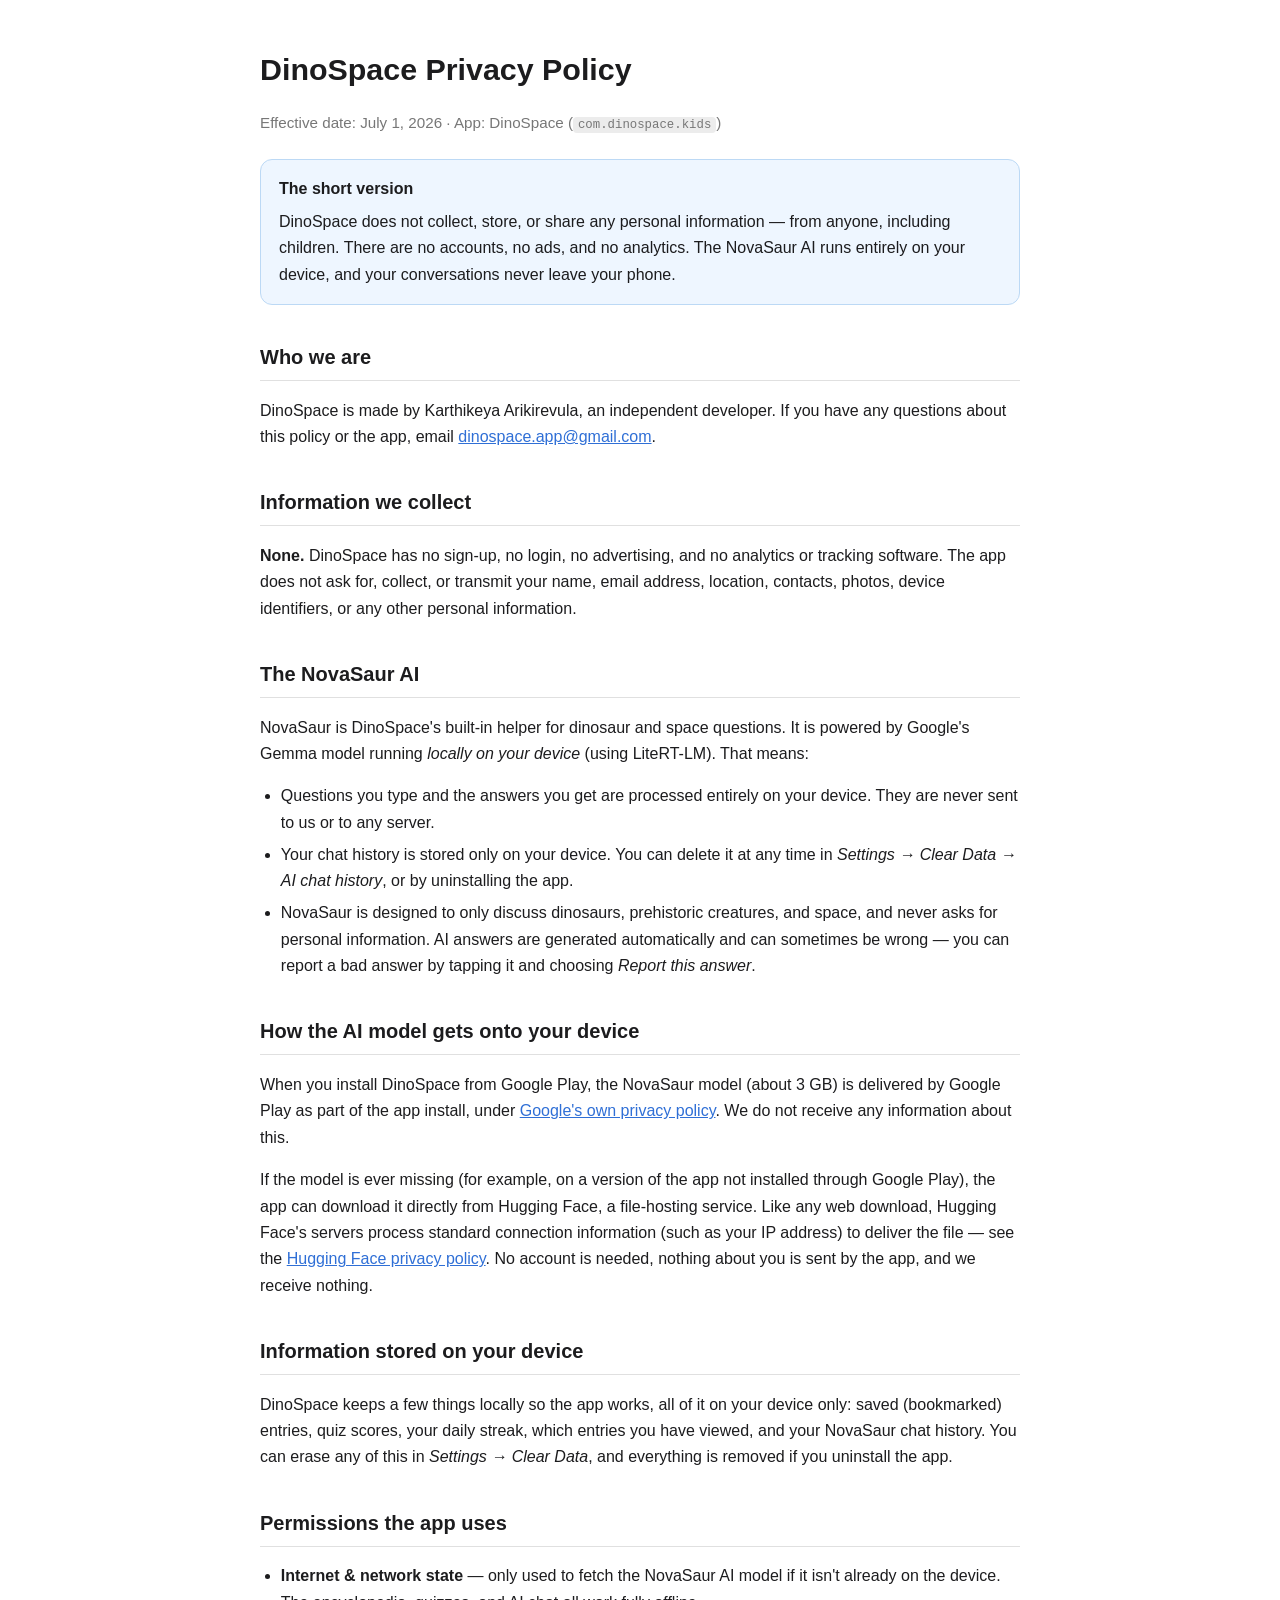
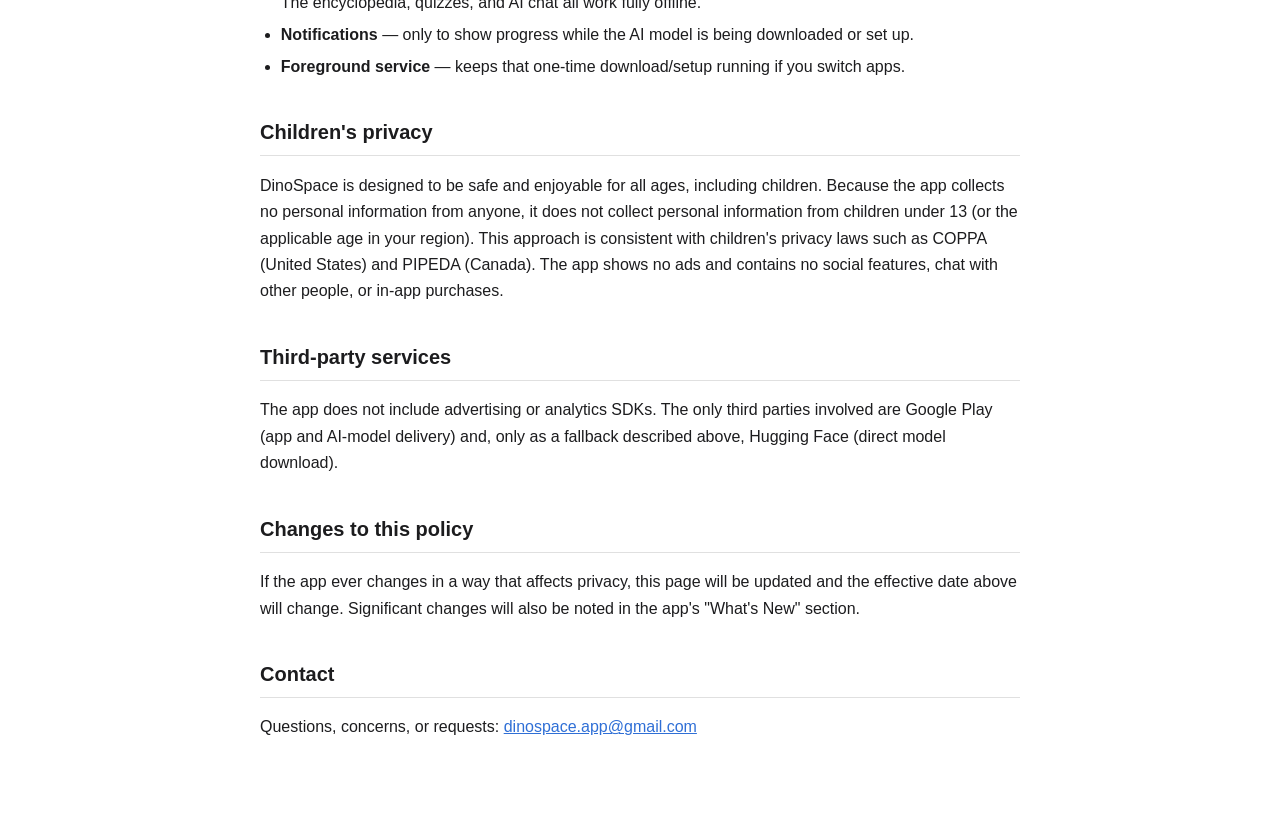
==== docs/privacy.html @ fd03eac0 "Add privacy policy page" ====
<!DOCTYPE html>
<html lang="en">
<head>
<meta charset="utf-8">
<meta name="viewport" content="width=device-width, initial-scale=1">
<title>DinoSpace – Privacy Policy</title>
<style>
  :root { color-scheme: light dark; }
  body {
    font-family: -apple-system, BlinkMacSystemFont, "Segoe UI", Roboto, Helvetica, Arial, sans-serif;
    line-height: 1.65;
    max-width: 760px;
    margin: 0 auto;
    padding: 24px 20px 60px;
    color: #1c1c1e;
    background: #ffffff;
  }
  @media (prefers-color-scheme: dark) {
    body { color: #e8e8ec; background: #101014; }
    .summary { background: #1b2430 !important; border-color: #2c3e50 !important; }
    h2 { border-color: #333 !important; }
  }
  h1 { font-size: 1.9em; margin-bottom: 0.2em; }
  h2 { font-size: 1.25em; margin-top: 1.8em; border-bottom: 1px solid #e0e0e0; padding-bottom: 6px; }
  .meta { color: #777; font-size: 0.95em; margin-bottom: 1.6em; }
  .summary {
    background: #eef6ff;
    border: 1px solid #bcd9f5;
    border-radius: 12px;
    padding: 16px 18px;
    margin: 1.4em 0;
  }
  .summary strong { display: block; margin-bottom: 6px; }
  ul { padding-left: 1.3em; }
  li { margin: 0.35em 0; }
  a { color: #2f6fd6; }
  code { background: rgba(127,127,127,0.15); padding: 1px 5px; border-radius: 4px; }
</style>
</head>
<body>

<h1>DinoSpace Privacy Policy</h1>
<p class="meta">Effective date: July 1, 2026 · App: DinoSpace (<code>com.dinospace.kids</code>)</p>

<div class="summary">
  <strong>The short version</strong>
  DinoSpace does not collect, store, or share any personal information — from anyone,
  including children. There are no accounts, no ads, and no analytics. The NovaSaur AI
  runs entirely on your device, and your conversations never leave your phone.
</div>

<h2>Who we are</h2>
<p>
DinoSpace is made by Karthikeya Arikirevula, an independent developer. If you have any
questions about this policy or the app, email
<a href="mailto:dinospace.app@gmail.com">dinospace.app@gmail.com</a>.
</p>

<h2>Information we collect</h2>
<p>
<strong>None.</strong> DinoSpace has no sign-up, no login, no advertising, and no
analytics or tracking software. The app does not ask for, collect, or transmit your
name, email address, location, contacts, photos, device identifiers, or any other
personal information.
</p>

<h2>The NovaSaur AI</h2>
<p>
NovaSaur is DinoSpace's built-in helper for dinosaur and space questions. It is powered
by Google's Gemma model running <em>locally on your device</em> (using LiteRT-LM).
That means:
</p>
<ul>
  <li>Questions you type and the answers you get are processed entirely on your device.
      They are never sent to us or to any server.</li>
  <li>Your chat history is stored only on your device. You can delete it at any time in
      <em>Settings → Clear Data → AI chat history</em>, or by uninstalling the app.</li>
  <li>NovaSaur is designed to only discuss dinosaurs, prehistoric creatures, and space,
      and never asks for personal information. AI answers are generated automatically and
      can sometimes be wrong — you can report a bad answer by tapping it and choosing
      <em>Report this answer</em>.</li>
</ul>

<h2>How the AI model gets onto your device</h2>
<p>
When you install DinoSpace from Google Play, the NovaSaur model (about 3&nbsp;GB) is
delivered by Google Play as part of the app install, under
<a href="https://policies.google.com/privacy">Google's own privacy policy</a>. We do not
receive any information about this.
</p>
<p>
If the model is ever missing (for example, on a version of the app not installed through
Google Play), the app can download it directly from Hugging Face, a file-hosting service.
Like any web download, Hugging Face's servers process standard connection information
(such as your IP address) to deliver the file — see the
<a href="https://huggingface.co/privacy">Hugging Face privacy policy</a>. No account is
needed, nothing about you is sent by the app, and we receive nothing.
</p>

<h2>Information stored on your device</h2>
<p>
DinoSpace keeps a few things locally so the app works, all of it on your device only:
saved (bookmarked) entries, quiz scores, your daily streak, which entries you have viewed,
and your NovaSaur chat history. You can erase any of this in
<em>Settings → Clear Data</em>, and everything is removed if you uninstall the app.
</p>

<h2>Permissions the app uses</h2>
<ul>
  <li><strong>Internet &amp; network state</strong> — only used to fetch the NovaSaur AI
      model if it isn't already on the device. The encyclopedia, quizzes, and AI chat all
      work fully offline.</li>
  <li><strong>Notifications</strong> — only to show progress while the AI model is being
      downloaded or set up.</li>
  <li><strong>Foreground service</strong> — keeps that one-time download/setup running if
      you switch apps.</li>
</ul>

<h2>Children's privacy</h2>
<p>
DinoSpace is designed to be safe and enjoyable for all ages, including children. Because
the app collects no personal information from anyone, it does not collect personal
information from children under 13 (or the applicable age in your region). This approach
is consistent with children's privacy laws such as COPPA (United States) and PIPEDA
(Canada). The app shows no ads and contains no social features, chat with other people,
or in-app purchases.
</p>

<h2>Third-party services</h2>
<p>
The app does not include advertising or analytics SDKs. The only third parties involved
are Google Play (app and AI-model delivery) and, only as a fallback described above,
Hugging Face (direct model download).
</p>

<h2>Changes to this policy</h2>
<p>
If the app ever changes in a way that affects privacy, this page will be updated and the
effective date above will change. Significant changes will also be noted in the app's
"What's New" section.
</p>

<h2>Contact</h2>
<p>
Questions, concerns, or requests: <a href="mailto:dinospace.app@gmail.com">dinospace.app@gmail.com</a>
</p>

</body>
</html>
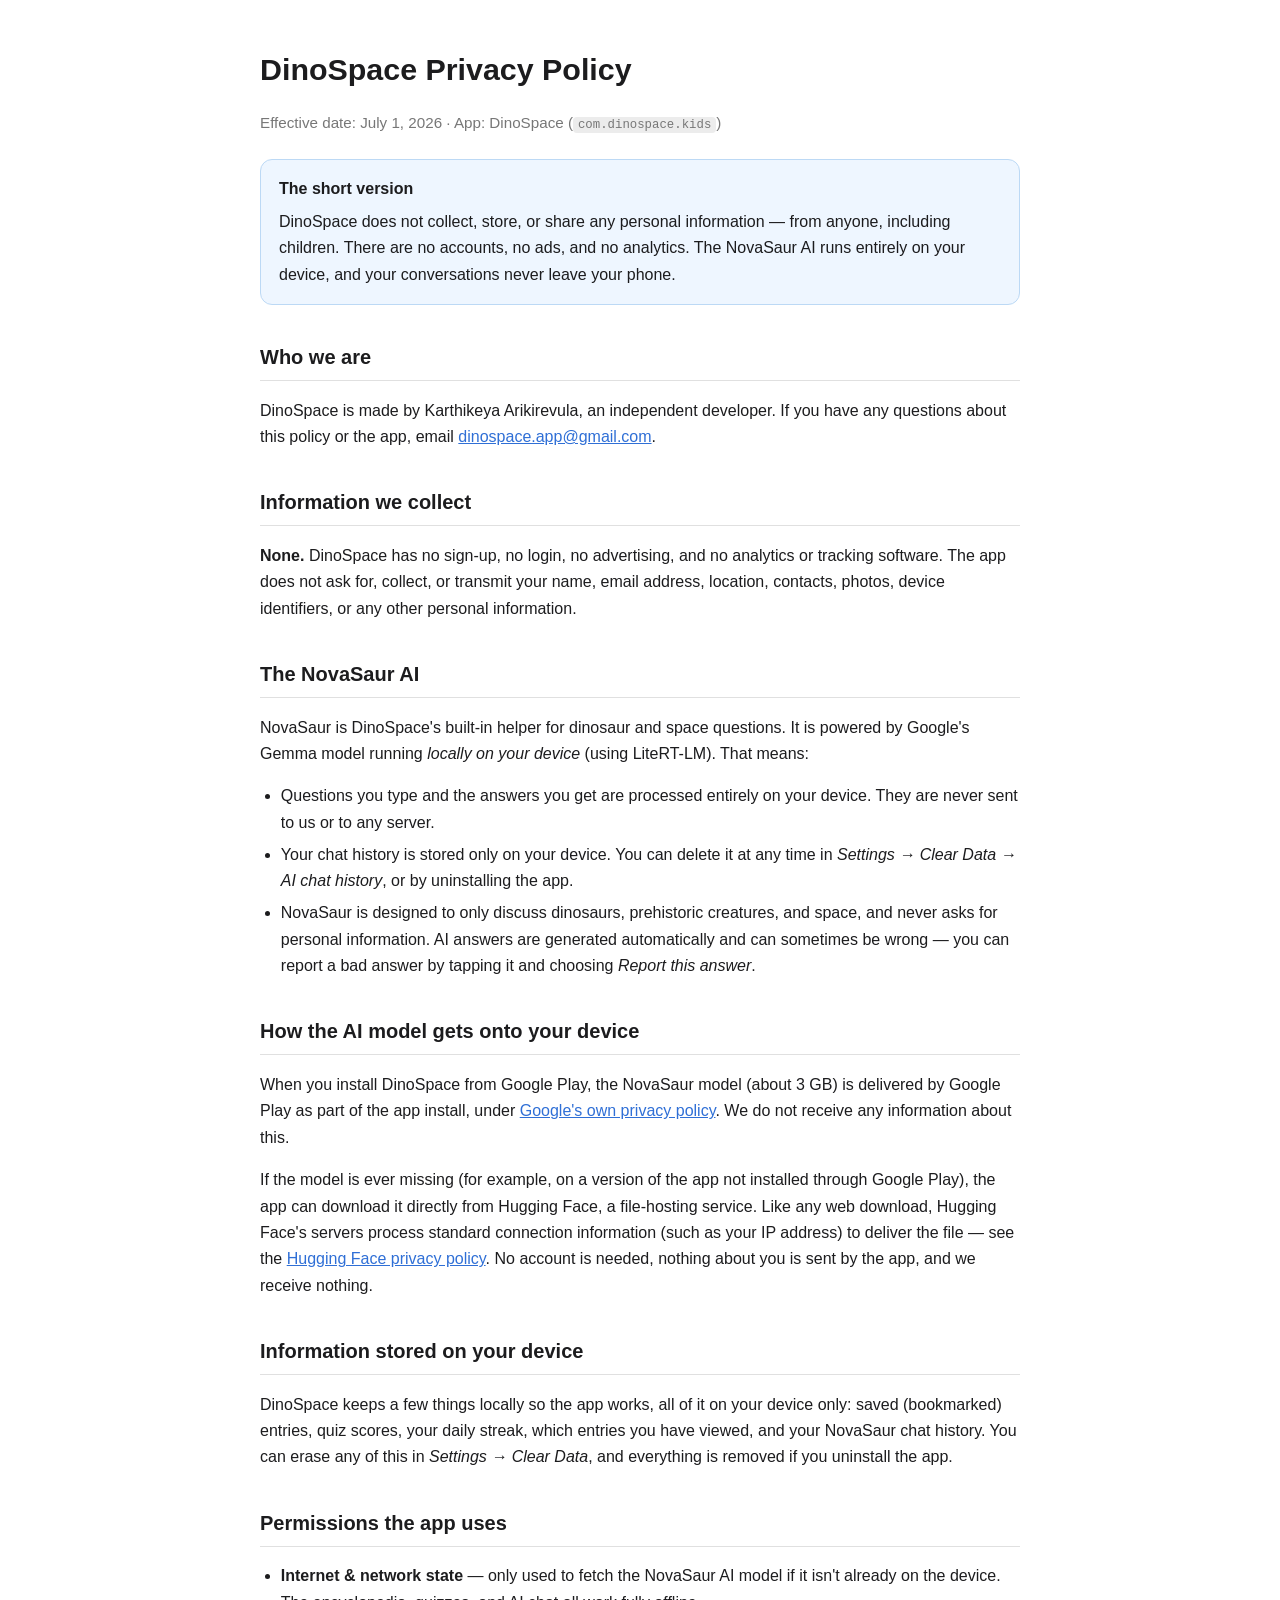
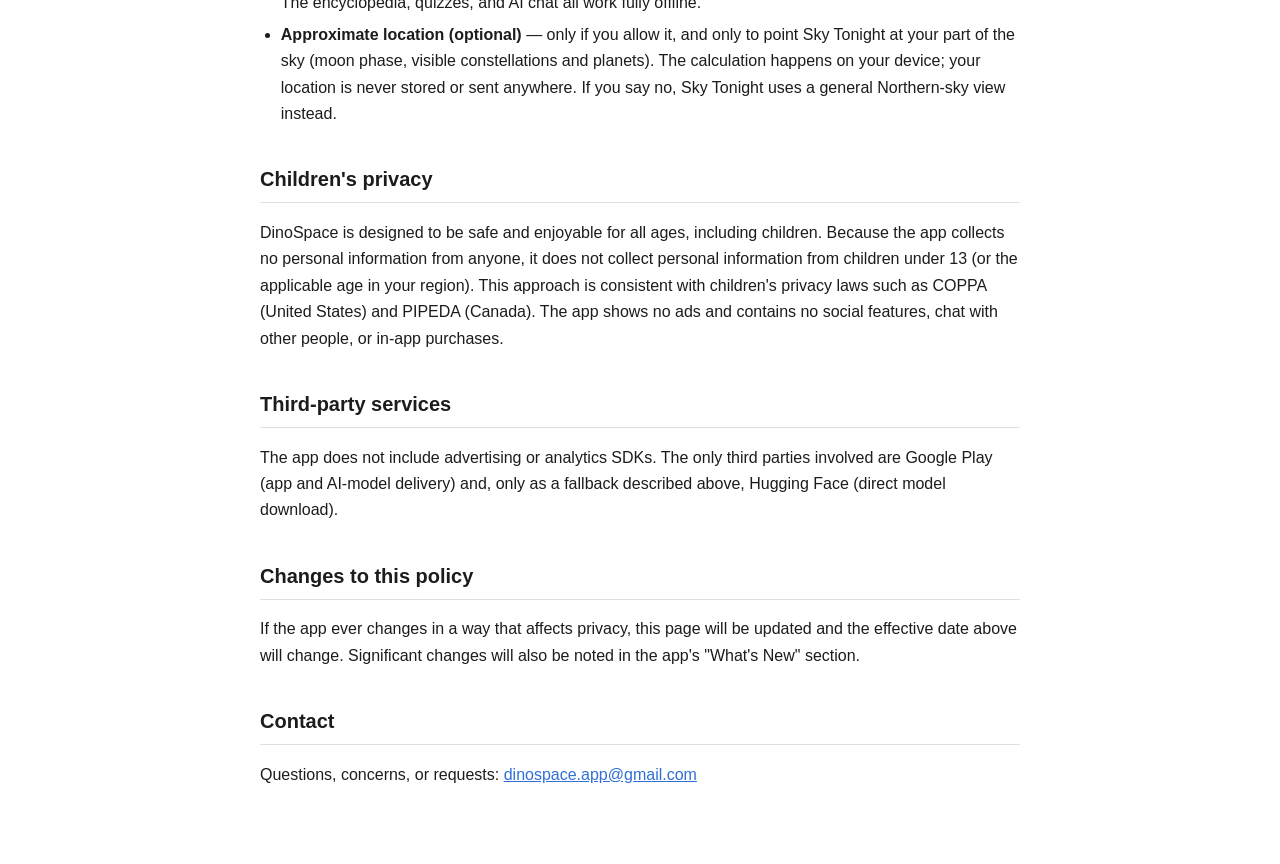
==== commit 84b42f66: "Model download no longer needs notification or foreground-service permissions; downloads resume auto" ====
--- a/docs/privacy.html
+++ b/docs/privacy.html
@@ -110,10 +110,10 @@
   <li><strong>Internet &amp; network state</strong> — only used to fetch the NovaSaur AI
       model if it isn't already on the device. The encyclopedia, quizzes, and AI chat all
       work fully offline.</li>
-  <li><strong>Notifications</strong> — only to show progress while the AI model is being
-      downloaded or set up.</li>
-  <li><strong>Foreground service</strong> — keeps that one-time download/setup running if
-      you switch apps.</li>
+  <li><strong>Approximate location (optional)</strong> — only if you allow it, and only to
+      point Sky Tonight at your part of the sky (moon phase, visible constellations and
+      planets). The calculation happens on your device; your location is never stored or
+      sent anywhere. If you say no, Sky Tonight uses a general Northern-sky view instead.</li>
 </ul>
 
 <h2>Children's privacy</h2>
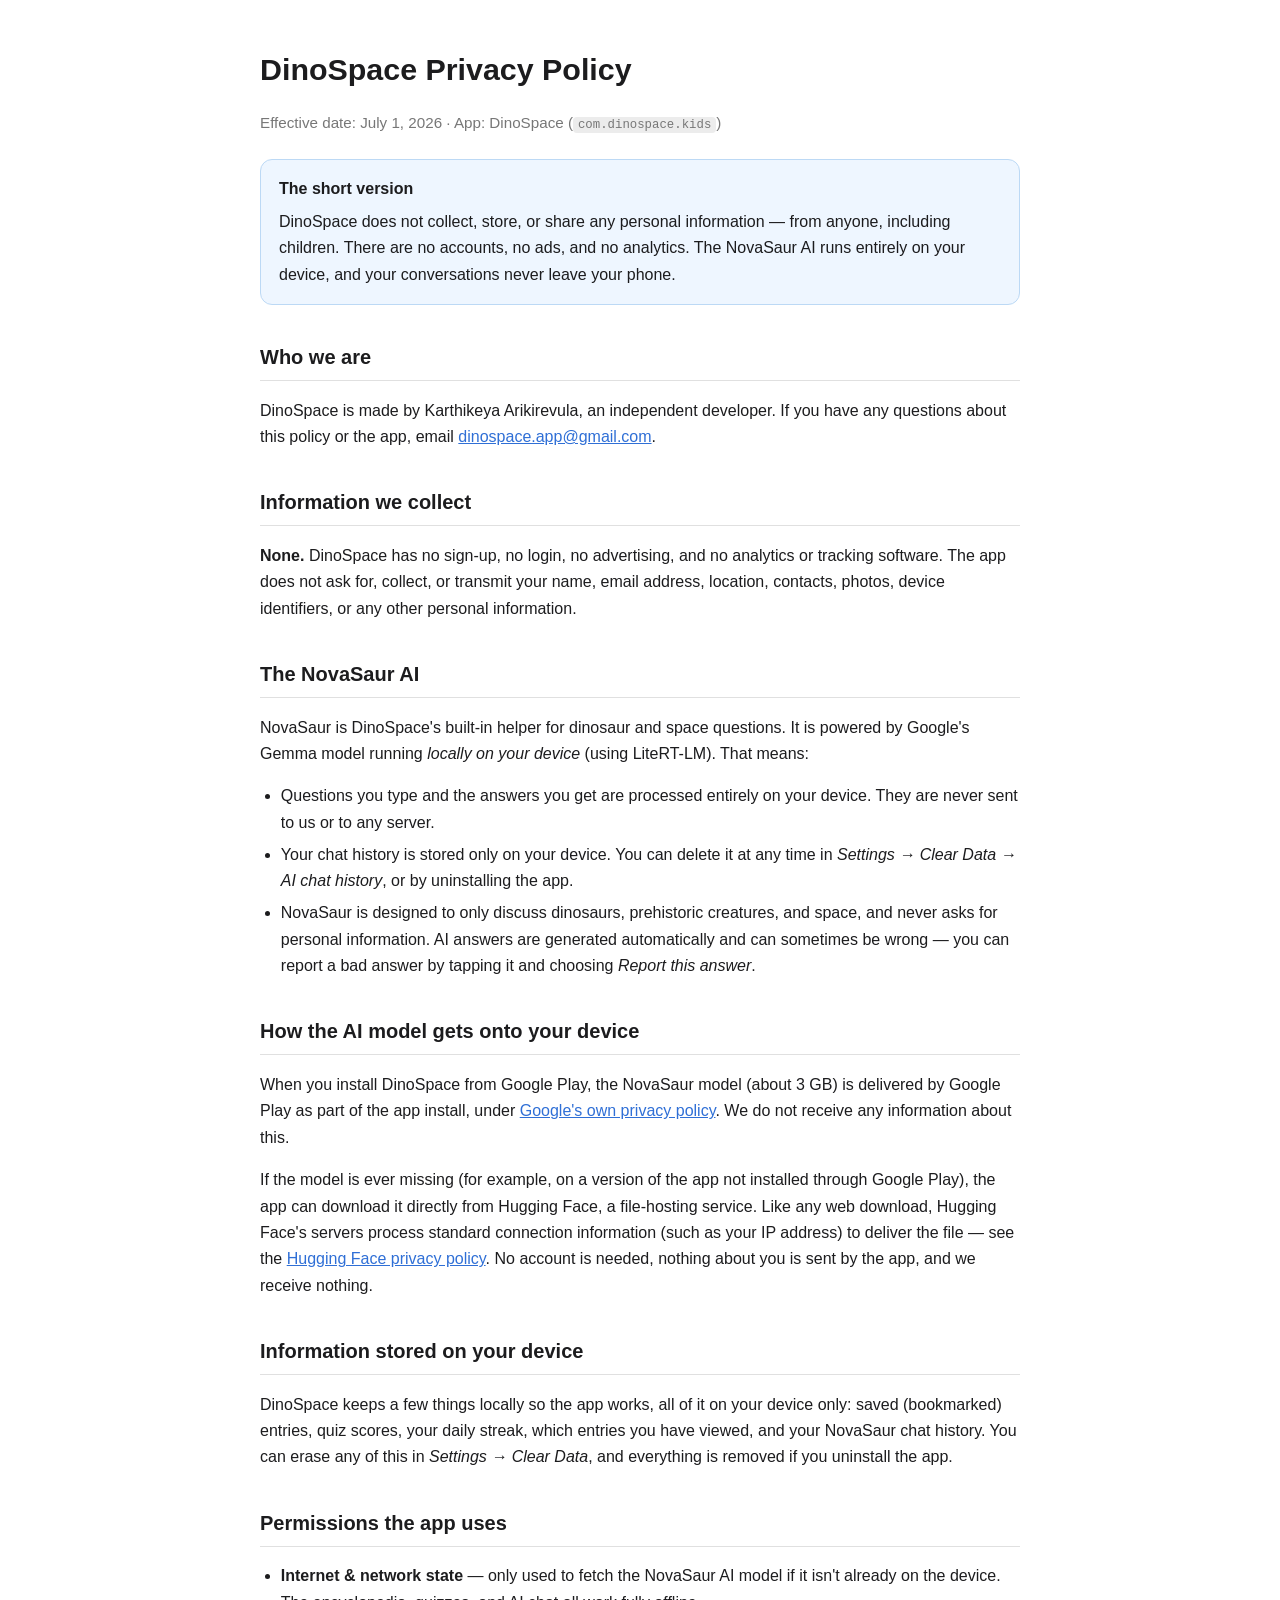
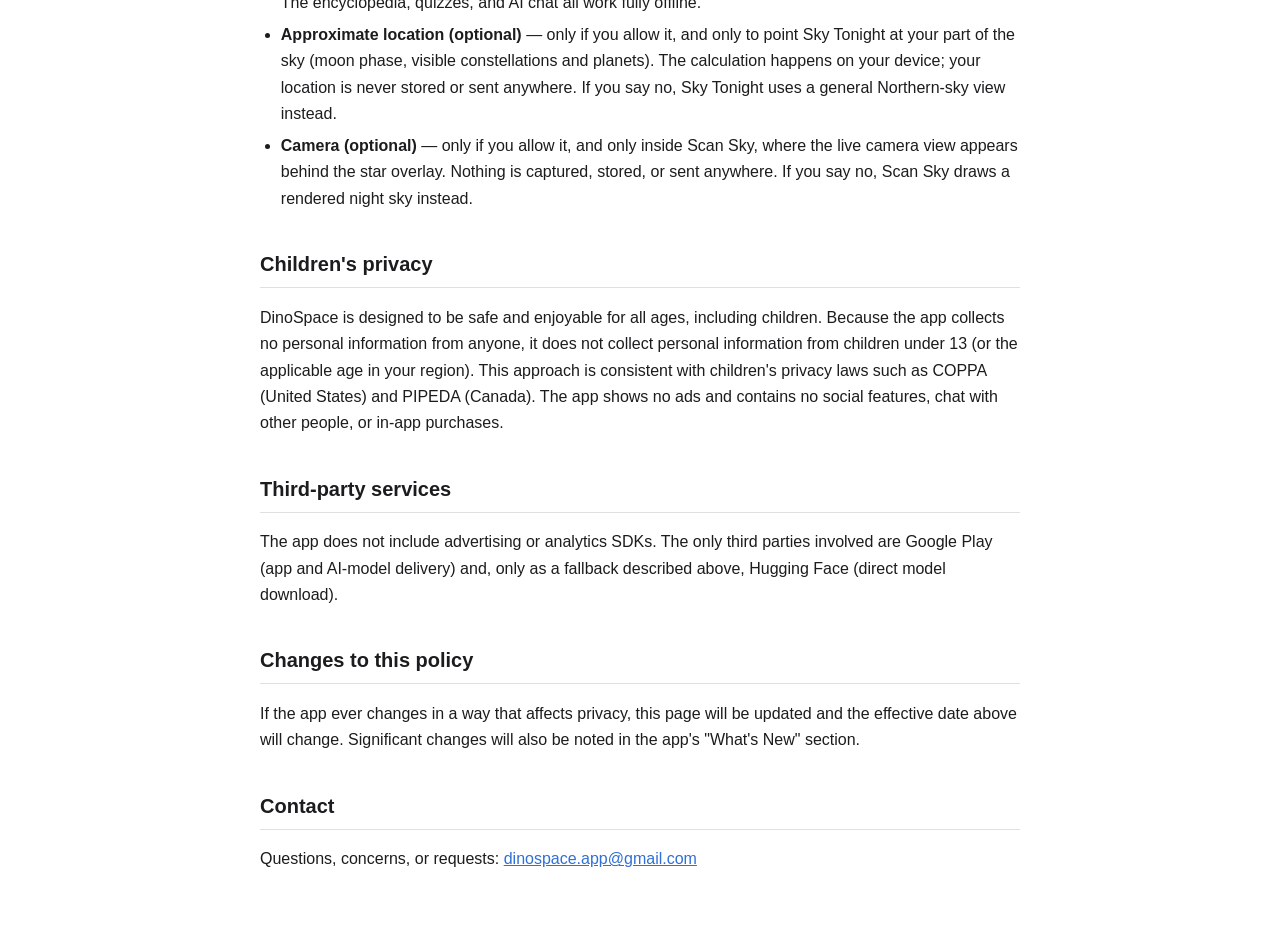
==== commit 30c8bc9c: "Scan Sky v2: live camera behind the star overlay, target card with Learn More, compass rose, night-v" ====
--- a/docs/privacy.html
+++ b/docs/privacy.html
@@ -114,6 +114,10 @@
       point Sky Tonight at your part of the sky (moon phase, visible constellations and
       planets). The calculation happens on your device; your location is never stored or
       sent anywhere. If you say no, Sky Tonight uses a general Northern-sky view instead.</li>
+  <li><strong>Camera (optional)</strong> — only if you allow it, and only inside Scan Sky,
+      where the live camera view appears behind the star overlay. Nothing is captured,
+      stored, or sent anywhere. If you say no, Scan Sky draws a rendered night sky
+      instead.</li>
 </ul>
 
 <h2>Children's privacy</h2>
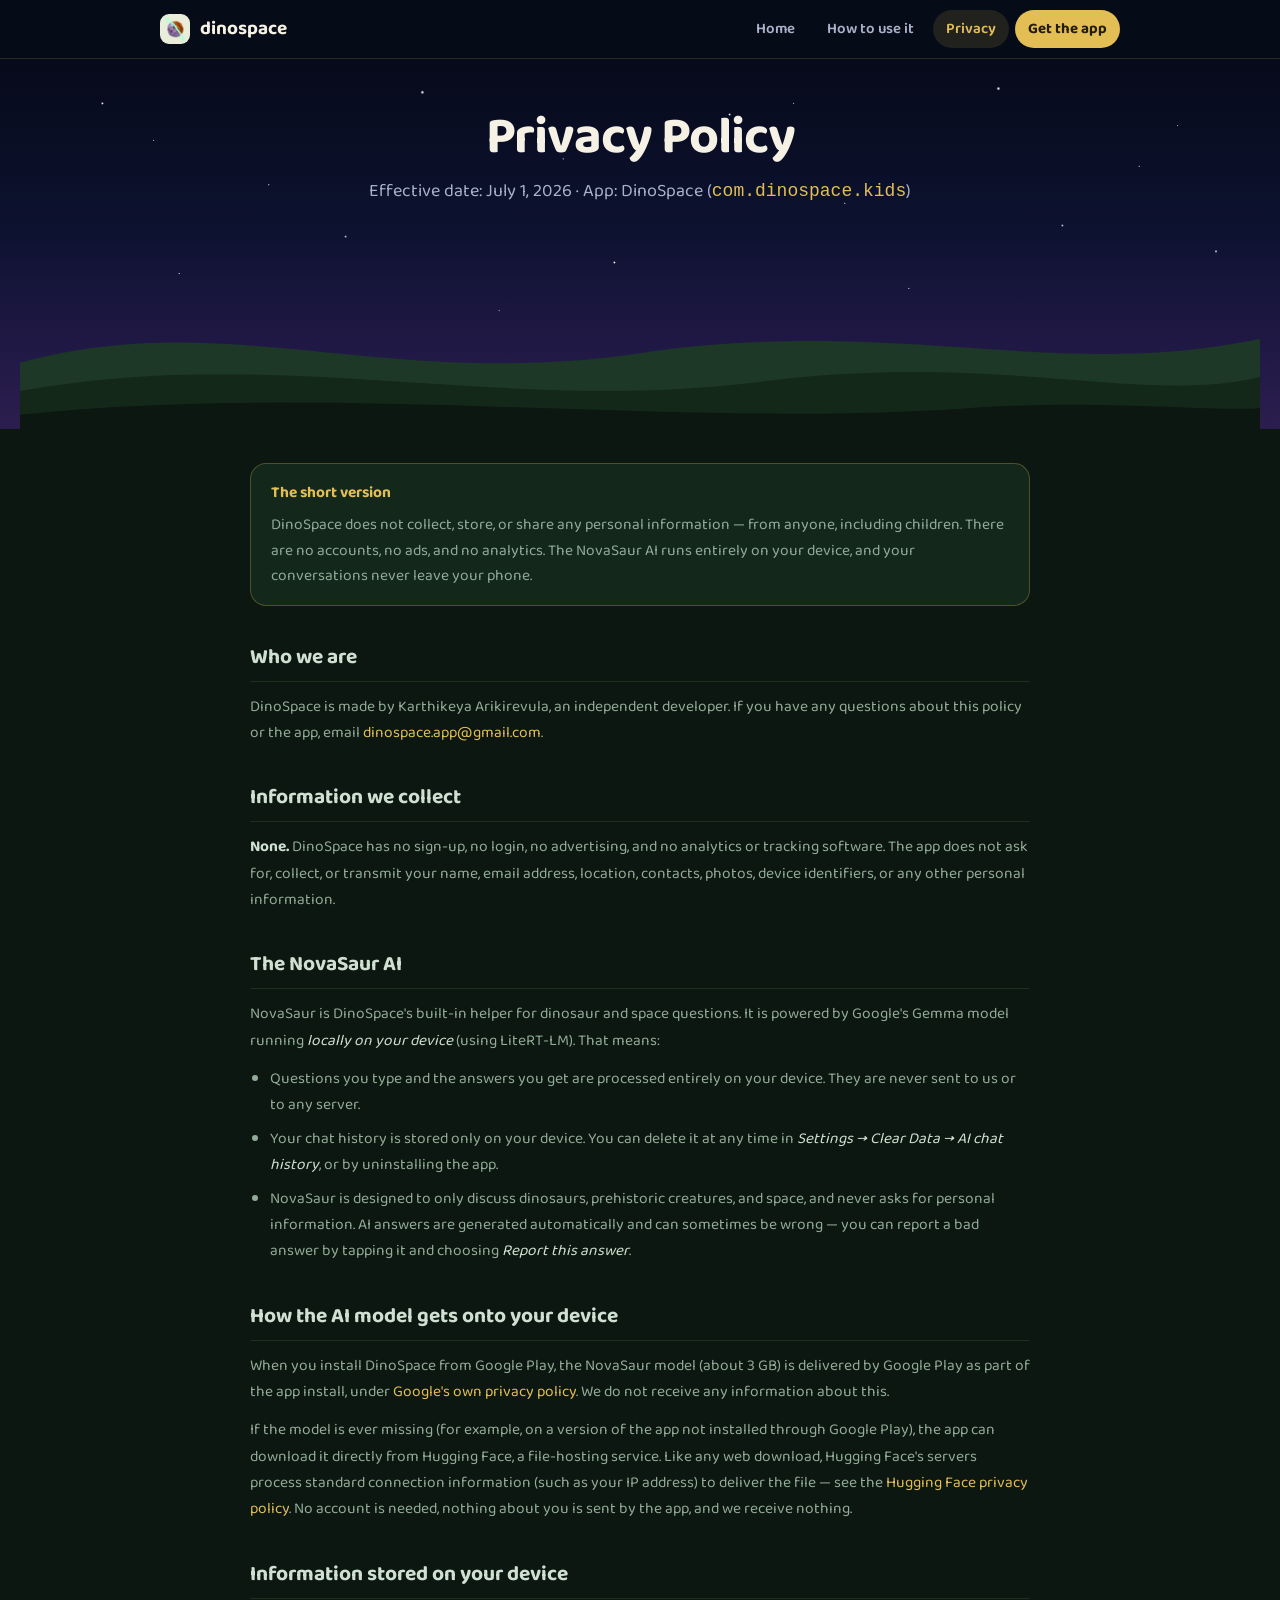
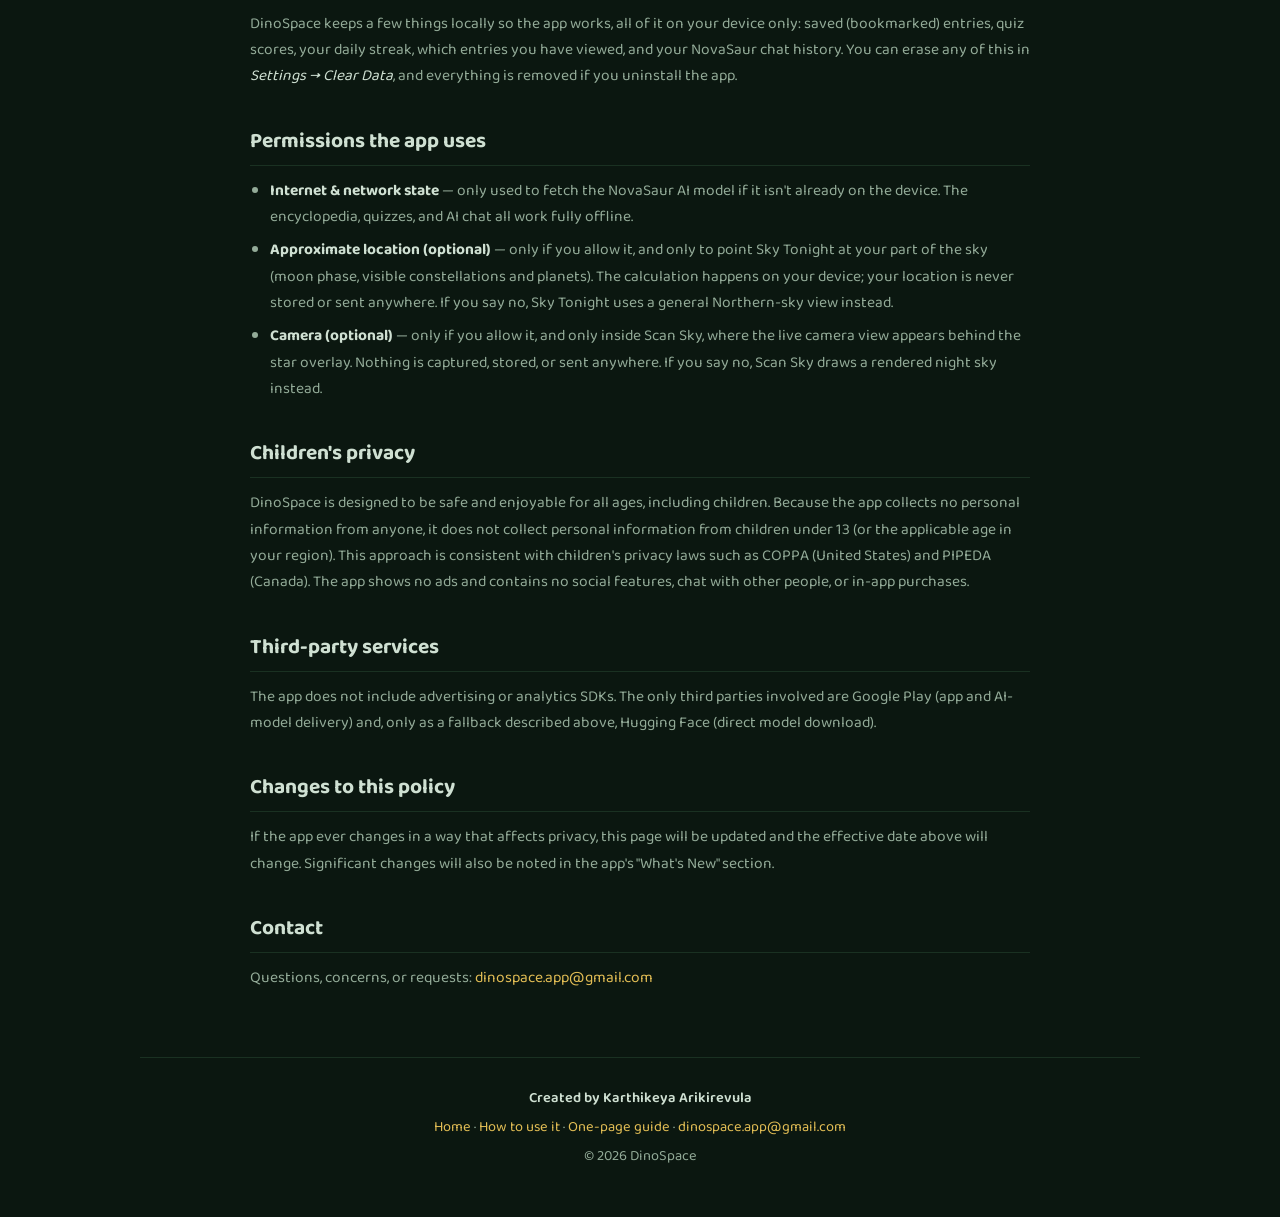
==== commit bff11ad9: "The site grows a second page and learns to move A shared stylesheet and a sticky nav now tie three p" ====
--- a/docs/privacy.html
+++ b/docs/privacy.html
@@ -4,150 +4,168 @@
 <meta charset="utf-8">
 <meta name="viewport" content="width=device-width, initial-scale=1">
 <title>DinoSpace – Privacy Policy</title>
-<style>
-  :root { color-scheme: light dark; }
-  body {
-    font-family: -apple-system, BlinkMacSystemFont, "Segoe UI", Roboto, Helvetica, Arial, sans-serif;
-    line-height: 1.65;
-    max-width: 760px;
-    margin: 0 auto;
-    padding: 24px 20px 60px;
-    color: #1c1c1e;
-    background: #ffffff;
-  }
-  @media (prefers-color-scheme: dark) {
-    body { color: #e8e8ec; background: #101014; }
-    .summary { background: #1b2430 !important; border-color: #2c3e50 !important; }
-    h2 { border-color: #333 !important; }
-  }
-  h1 { font-size: 1.9em; margin-bottom: 0.2em; }
-  h2 { font-size: 1.25em; margin-top: 1.8em; border-bottom: 1px solid #e0e0e0; padding-bottom: 6px; }
-  .meta { color: #777; font-size: 0.95em; margin-bottom: 1.6em; }
-  .summary {
-    background: #eef6ff;
-    border: 1px solid #bcd9f5;
-    border-radius: 12px;
-    padding: 16px 18px;
-    margin: 1.4em 0;
-  }
-  .summary strong { display: block; margin-bottom: 6px; }
-  ul { padding-left: 1.3em; }
-  li { margin: 0.35em 0; }
-  a { color: #2f6fd6; }
-  code { background: rgba(127,127,127,0.15); padding: 1px 5px; border-radius: 4px; }
-</style>
+<meta name="description" content="DinoSpace collects no personal information from anyone, including children. No accounts, no ads, no analytics.">
+<link rel="icon" type="image/png" href="assets/icon.png">
+<link rel="preconnect" href="https://fonts.googleapis.com">
+<link rel="preconnect" href="https://fonts.gstatic.com" crossorigin>
+<link href="https://fonts.googleapis.com/css2?family=Baloo+2:wght@500;600;700&display=swap" rel="stylesheet">
+<link rel="stylesheet" href="assets/site.css">
 </head>
 <body>
 
-<h1>DinoSpace Privacy Policy</h1>
-<p class="meta">Effective date: July 1, 2026 · App: DinoSpace (<code>com.dinospace.kids</code>)</p>
+<nav class="nav">
+  <div class="nav-in">
+    <a class="brand" href="index.html"><img src="assets/icon.png" alt=""><span>dinospace</span></a>
+    <div class="nav-links">
+      <a href="index.html">Home</a>
+      <a href="guide.html">How to use it</a>
+      <a class="here" href="privacy.html">Privacy</a>
+      <a class="cta" href="https://play.google.com/store/apps/details?id=com.dinospace.kids">Get the app</a>
+    </div>
+  </div>
+</nav>
 
-<div class="summary">
-  <strong>The short version</strong>
-  DinoSpace does not collect, store, or share any personal information — from anyone,
-  including children. There are no accounts, no ads, and no analytics. The NovaSaur AI
-  runs entirely on your device, and your conversations never leave your phone.
+<div class="sky short">
+  <div class="stars"></div>
+  <div class="stars2"></div>
+
+  <div class="page-head">
+    <h1>Privacy Policy</h1>
+    <p>Effective date: July 1, 2026 · App: DinoSpace (<code style="color:var(--gold)">com.dinospace.kids</code>)</p>
+  </div>
+
+  <svg class="hills" viewBox="0 0 1440 190" preserveAspectRatio="none" aria-hidden="true">
+    <path d="M0,120 C240,60 420,150 720,110 C1020,70 1200,140 1440,95 L1440,190 L0,190 Z" fill="#1d3826"/>
+    <path d="M0,150 C300,100 560,175 860,140 C1140,108 1300,165 1440,135 L1440,190 L0,190 Z" fill="#14281a"/>
+    <path d="M0,175 C360,140 760,190 1100,168 C1260,158 1380,172 1440,168 L1440,190 L0,190 Z" fill="#0b1710"/>
+  </svg>
 </div>
 
-<h2>Who we are</h2>
-<p>
-DinoSpace is made by Karthikeya Arikirevula, an independent developer. If you have any
-questions about this policy or the app, email
-<a href="mailto:dinospace.app@gmail.com">dinospace.app@gmail.com</a>.
-</p>
+<div class="grass">
+  <div class="wrap">
+    <div class="doc">
 
-<h2>Information we collect</h2>
-<p>
-<strong>None.</strong> DinoSpace has no sign-up, no login, no advertising, and no
-analytics or tracking software. The app does not ask for, collect, or transmit your
-name, email address, location, contacts, photos, device identifiers, or any other
-personal information.
-</p>
+      <div class="summary">
+        <strong>The short version</strong>
+        DinoSpace does not collect, store, or share any personal information — from anyone,
+        including children. There are no accounts, no ads, and no analytics. The NovaSaur AI
+        runs entirely on your device, and your conversations never leave your phone.
+      </div>
 
-<h2>The NovaSaur AI</h2>
-<p>
-NovaSaur is DinoSpace's built-in helper for dinosaur and space questions. It is powered
-by Google's Gemma model running <em>locally on your device</em> (using LiteRT-LM).
-That means:
-</p>
-<ul>
-  <li>Questions you type and the answers you get are processed entirely on your device.
-      They are never sent to us or to any server.</li>
-  <li>Your chat history is stored only on your device. You can delete it at any time in
-      <em>Settings → Clear Data → AI chat history</em>, or by uninstalling the app.</li>
-  <li>NovaSaur is designed to only discuss dinosaurs, prehistoric creatures, and space,
-      and never asks for personal information. AI answers are generated automatically and
-      can sometimes be wrong — you can report a bad answer by tapping it and choosing
-      <em>Report this answer</em>.</li>
-</ul>
+      <h2>Who we are</h2>
+      <p>
+      DinoSpace is made by Karthikeya Arikirevula, an independent developer. If you have any
+      questions about this policy or the app, email
+      <a href="mailto:dinospace.app@gmail.com">dinospace.app@gmail.com</a>.
+      </p>
 
-<h2>How the AI model gets onto your device</h2>
-<p>
-When you install DinoSpace from Google Play, the NovaSaur model (about 3&nbsp;GB) is
-delivered by Google Play as part of the app install, under
-<a href="https://policies.google.com/privacy">Google's own privacy policy</a>. We do not
-receive any information about this.
-</p>
-<p>
-If the model is ever missing (for example, on a version of the app not installed through
-Google Play), the app can download it directly from Hugging Face, a file-hosting service.
-Like any web download, Hugging Face's servers process standard connection information
-(such as your IP address) to deliver the file — see the
-<a href="https://huggingface.co/privacy">Hugging Face privacy policy</a>. No account is
-needed, nothing about you is sent by the app, and we receive nothing.
-</p>
+      <h2>Information we collect</h2>
+      <p>
+      <strong>None.</strong> DinoSpace has no sign-up, no login, no advertising, and no
+      analytics or tracking software. The app does not ask for, collect, or transmit your
+      name, email address, location, contacts, photos, device identifiers, or any other
+      personal information.
+      </p>
 
-<h2>Information stored on your device</h2>
-<p>
-DinoSpace keeps a few things locally so the app works, all of it on your device only:
-saved (bookmarked) entries, quiz scores, your daily streak, which entries you have viewed,
-and your NovaSaur chat history. You can erase any of this in
-<em>Settings → Clear Data</em>, and everything is removed if you uninstall the app.
-</p>
+      <h2>The NovaSaur AI</h2>
+      <p>
+      NovaSaur is DinoSpace's built-in helper for dinosaur and space questions. It is powered
+      by Google's Gemma model running <em>locally on your device</em> (using LiteRT-LM).
+      That means:
+      </p>
+      <ul>
+        <li>Questions you type and the answers you get are processed entirely on your device.
+            They are never sent to us or to any server.</li>
+        <li>Your chat history is stored only on your device. You can delete it at any time in
+            <em>Settings → Clear Data → AI chat history</em>, or by uninstalling the app.</li>
+        <li>NovaSaur is designed to only discuss dinosaurs, prehistoric creatures, and space,
+            and never asks for personal information. AI answers are generated automatically and
+            can sometimes be wrong — you can report a bad answer by tapping it and choosing
+            <em>Report this answer</em>.</li>
+      </ul>
 
-<h2>Permissions the app uses</h2>
-<ul>
-  <li><strong>Internet &amp; network state</strong> — only used to fetch the NovaSaur AI
-      model if it isn't already on the device. The encyclopedia, quizzes, and AI chat all
-      work fully offline.</li>
-  <li><strong>Approximate location (optional)</strong> — only if you allow it, and only to
-      point Sky Tonight at your part of the sky (moon phase, visible constellations and
-      planets). The calculation happens on your device; your location is never stored or
-      sent anywhere. If you say no, Sky Tonight uses a general Northern-sky view instead.</li>
-  <li><strong>Camera (optional)</strong> — only if you allow it, and only inside Scan Sky,
-      where the live camera view appears behind the star overlay. Nothing is captured,
-      stored, or sent anywhere. If you say no, Scan Sky draws a rendered night sky
-      instead.</li>
-</ul>
+      <h2>How the AI model gets onto your device</h2>
+      <p>
+      When you install DinoSpace from Google Play, the NovaSaur model (about 3&nbsp;GB) is
+      delivered by Google Play as part of the app install, under
+      <a href="https://policies.google.com/privacy">Google's own privacy policy</a>. We do not
+      receive any information about this.
+      </p>
+      <p>
+      If the model is ever missing (for example, on a version of the app not installed through
+      Google Play), the app can download it directly from Hugging Face, a file-hosting service.
+      Like any web download, Hugging Face's servers process standard connection information
+      (such as your IP address) to deliver the file — see the
+      <a href="https://huggingface.co/privacy">Hugging Face privacy policy</a>. No account is
+      needed, nothing about you is sent by the app, and we receive nothing.
+      </p>
 
-<h2>Children's privacy</h2>
-<p>
-DinoSpace is designed to be safe and enjoyable for all ages, including children. Because
-the app collects no personal information from anyone, it does not collect personal
-information from children under 13 (or the applicable age in your region). This approach
-is consistent with children's privacy laws such as COPPA (United States) and PIPEDA
-(Canada). The app shows no ads and contains no social features, chat with other people,
-or in-app purchases.
-</p>
+      <h2>Information stored on your device</h2>
+      <p>
+      DinoSpace keeps a few things locally so the app works, all of it on your device only:
+      saved (bookmarked) entries, quiz scores, your daily streak, which entries you have viewed,
+      and your NovaSaur chat history. You can erase any of this in
+      <em>Settings → Clear Data</em>, and everything is removed if you uninstall the app.
+      </p>
 
-<h2>Third-party services</h2>
-<p>
-The app does not include advertising or analytics SDKs. The only third parties involved
-are Google Play (app and AI-model delivery) and, only as a fallback described above,
-Hugging Face (direct model download).
-</p>
+      <h2>Permissions the app uses</h2>
+      <ul>
+        <li><strong>Internet &amp; network state</strong> — only used to fetch the NovaSaur AI
+            model if it isn't already on the device. The encyclopedia, quizzes, and AI chat all
+            work fully offline.</li>
+        <li><strong>Approximate location (optional)</strong> — only if you allow it, and only to
+            point Sky Tonight at your part of the sky (moon phase, visible constellations and
+            planets). The calculation happens on your device; your location is never stored or
+            sent anywhere. If you say no, Sky Tonight uses a general Northern-sky view instead.</li>
+        <li><strong>Camera (optional)</strong> — only if you allow it, and only inside Scan Sky,
+            where the live camera view appears behind the star overlay. Nothing is captured,
+            stored, or sent anywhere. If you say no, Scan Sky draws a rendered night sky
+            instead.</li>
+      </ul>
 
-<h2>Changes to this policy</h2>
-<p>
-If the app ever changes in a way that affects privacy, this page will be updated and the
-effective date above will change. Significant changes will also be noted in the app's
-"What's New" section.
-</p>
+      <h2>Children's privacy</h2>
+      <p>
+      DinoSpace is designed to be safe and enjoyable for all ages, including children. Because
+      the app collects no personal information from anyone, it does not collect personal
+      information from children under 13 (or the applicable age in your region). This approach
+      is consistent with children's privacy laws such as COPPA (United States) and PIPEDA
+      (Canada). The app shows no ads and contains no social features, chat with other people,
+      or in-app purchases.
+      </p>
 
-<h2>Contact</h2>
-<p>
-Questions, concerns, or requests: <a href="mailto:dinospace.app@gmail.com">dinospace.app@gmail.com</a>
-</p>
+      <h2>Third-party services</h2>
+      <p>
+      The app does not include advertising or analytics SDKs. The only third parties involved
+      are Google Play (app and AI-model delivery) and, only as a fallback described above,
+      Hugging Face (direct model download).
+      </p>
 
+      <h2>Changes to this policy</h2>
+      <p>
+      If the app ever changes in a way that affects privacy, this page will be updated and the
+      effective date above will change. Significant changes will also be noted in the app's
+      "What's New" section.
+      </p>
+
+      <h2>Contact</h2>
+      <p>
+      Questions, concerns, or requests: <a href="mailto:dinospace.app@gmail.com">dinospace.app@gmail.com</a>
+      </p>
+
+    </div>
+
+    <footer>
+      <span class="made">Created by Karthikeya Arikirevula</span><br>
+      <a href="index.html">Home</a> ·
+      <a href="guide.html">How to use it</a> ·
+      <a href="DinoSpace-Guide.pdf">One-page guide</a> ·
+      <a href="mailto:dinospace.app@gmail.com">dinospace.app@gmail.com</a><br>
+      © 2026 DinoSpace
+    </footer>
+
+  </div>
+</div>
+
+<script src="assets/site.js"></script>
 </body>
 </html>
--- a/docs/assets/site.css
+++ b/docs/assets/site.css
@@ -0,0 +1,263 @@
+/* ---------------------------------------------------------------
+   DinoSpace — shared site styles
+   The app's own palette: a twilight sky up top, grass below, gold ink.
+   --------------------------------------------------------------- */
+
+:root{
+  --night-1:#060a1a;
+  --night-2:#0d1230;
+  --night-3:#1d1742;
+  --night-4:#2b1e4e;
+  --grass:#0b1710;
+  --grass-2:#0e1d14;
+  --card:#10201700;
+  --cream:#f5f1e4;
+  --muted:#aab1c9;
+  --gold:#e3be55;
+  --gold-dim:#c9a743;
+  --text:#cfe0d2;
+  --dim:#93ab98;
+  --line:#1a3122;
+  --radius:20px;
+  --wrap:1000px;
+}
+
+*{margin:0;padding:0;box-sizing:border-box}
+html{scroll-behavior:smooth}
+body{
+  font-family:'Baloo 2',system-ui,-apple-system,sans-serif;
+  background:var(--grass);
+  color:var(--cream);
+  overflow-x:hidden;
+  -webkit-font-smoothing:antialiased;
+}
+a{color:var(--gold);text-decoration:none}
+img{max-width:100%}
+
+/* cross-document transitions where the browser supports them */
+@view-transition{navigation:auto}
+::view-transition-old(root){animation:vt-out .22s ease both}
+::view-transition-new(root){animation:vt-in .32s ease both}
+@keyframes vt-out{to{opacity:0;transform:translateY(-6px)}}
+@keyframes vt-in{from{opacity:0;transform:translateY(10px)}}
+
+/* ---------------- nav ---------------- */
+.nav{
+  position:sticky;top:0;z-index:60;
+  background:rgba(6,10,26,.82);
+  backdrop-filter:blur(14px);-webkit-backdrop-filter:blur(14px);
+  border-bottom:1px solid rgba(227,190,85,.16);
+}
+.nav-in{
+  max-width:var(--wrap);margin:0 auto;padding:10px 20px;
+  display:flex;align-items:center;gap:18px;
+}
+.brand{display:flex;align-items:center;gap:10px;font-weight:700;font-size:19px;color:var(--cream)}
+.brand img{width:30px;height:30px;border-radius:9px}
+.nav-links{margin-left:auto;display:flex;align-items:center;gap:6px;flex-wrap:wrap}
+.nav-links a{
+  padding:7px 13px;border-radius:100px;font-size:15px;font-weight:600;
+  color:var(--muted);transition:color .18s ease,background .18s ease;
+}
+.nav-links a:hover{color:var(--cream);background:rgba(245,241,228,.08)}
+.nav-links a.here{color:var(--gold);background:rgba(227,190,85,.12)}
+.nav-links a.cta{background:var(--gold);color:#241d06;font-weight:700}
+.nav-links a.cta:hover{background:#f0cd68;color:#241d06}
+@media(max-width:560px){
+  .nav-in{padding:9px 14px;gap:10px}
+  .brand span{display:none}
+  .nav-links a{padding:6px 10px;font-size:14px}
+}
+
+/* ---------------- night sky ---------------- */
+.sky{
+  position:relative;
+  background:linear-gradient(180deg,var(--night-1) 0%,var(--night-2) 46%,var(--night-3) 72%,var(--night-4) 100%);
+  padding:64px 20px 0;text-align:center;
+}
+.sky.short{padding:52px 20px 0}
+.stars,.stars2{position:absolute;inset:0;pointer-events:none}
+.stars{background-image:
+  radial-gradient(1.5px 1.5px at 8% 12%,#fff,transparent),
+  radial-gradient(1px 1px at 21% 34%,#dfe6ff,transparent),
+  radial-gradient(2px 2px at 33% 9%,#fff,transparent),
+  radial-gradient(1px 1px at 44% 27%,#cdd6ff,transparent),
+  radial-gradient(1.5px 1.5px at 57% 15%,#fff,transparent),
+  radial-gradient(1px 1px at 66% 39%,#dfe6ff,transparent),
+  radial-gradient(2px 2px at 78% 8%,#fff,transparent),
+  radial-gradient(1px 1px at 89% 29%,#cdd6ff,transparent),
+  radial-gradient(1.5px 1.5px at 95% 52%,#fff,transparent),
+  radial-gradient(1px 1px at 14% 58%,#dfe6ff,transparent),
+  radial-gradient(1.5px 1.5px at 48% 55%,#fff,transparent),
+  radial-gradient(1px 1px at 71% 62%,#cdd6ff,transparent);}
+.stars2{background-image:
+  radial-gradient(1px 1px at 12% 22%,#ffffffb0,transparent),
+  radial-gradient(1.5px 1.5px at 27% 48%,#ffffffd0,transparent),
+  radial-gradient(1px 1px at 39% 68%,#ffffffa0,transparent),
+  radial-gradient(1.5px 1.5px at 53% 36%,#ffffffd0,transparent),
+  radial-gradient(1px 1px at 62% 12%,#ffffffb0,transparent),
+  radial-gradient(1.5px 1.5px at 83% 45%,#ffffffd0,transparent),
+  radial-gradient(1px 1px at 92% 18%,#ffffffa0,transparent);
+  animation:twinkle 3.6s ease-in-out infinite alternate;}
+@keyframes twinkle{from{opacity:.25}to{opacity:1}}
+.moon{
+  position:absolute;top:56px;right:8%;width:74px;height:74px;border-radius:50%;
+  background:radial-gradient(circle at 38% 36%,#fbf7e8,#e9e2c6 62%,#d9d0ae);
+  box-shadow:0 0 46px 12px rgba(245,241,228,.28);
+  animation:drift 14s ease-in-out infinite alternate;
+}
+@keyframes drift{to{transform:translateY(-10px)}}
+@media(max-width:640px){.moon{width:50px;height:50px;right:9%;top:40px}}
+
+.hero{position:relative;max-width:680px;margin:0 auto}
+.hero img.icon{width:108px;height:108px;border-radius:26px;box-shadow:0 14px 44px rgba(0,0,0,.55)}
+.hero h1{font-size:clamp(44px,9vw,74px);font-weight:700;letter-spacing:-1.5px;margin-top:14px;line-height:1}
+.hero p.tag{font-size:clamp(16.5px,3.2vw,21px);color:var(--muted);margin:10px auto 0;max-width:530px;line-height:1.5}
+.hero .sub{margin-top:11px;font-size:14.5px;color:var(--muted)}
+
+.page-head{position:relative;max-width:760px;margin:0 auto}
+.page-head h1{font-size:clamp(34px,6.4vw,52px);font-weight:700;letter-spacing:-1px;line-height:1.05}
+.page-head p{color:var(--muted);font-size:clamp(15.5px,2.6vw,18px);line-height:1.55;margin:12px auto 0;max-width:600px}
+
+/* buttons */
+.btn{
+  display:inline-flex;align-items:center;gap:9px;
+  margin-top:24px;padding:13px 26px;border-radius:100px;
+  font-weight:700;font-size:16.5px;
+  transition:transform .16s ease,box-shadow .16s ease,background .16s ease;
+}
+.btn-gold{color:#241d06;background:var(--gold);box-shadow:0 8px 26px rgba(227,190,85,.24)}
+.btn-gold:hover{transform:translateY(-2px);box-shadow:0 12px 32px rgba(227,190,85,.34);background:#f0cd68}
+.btn-ghost{color:var(--cream);border:1.6px solid rgba(245,241,228,.4)}
+.btn-ghost:hover{transform:translateY(-2px);border-color:var(--gold);color:var(--gold)}
+.btn-row{display:flex;gap:12px;justify-content:center;flex-wrap:wrap}
+
+/* hills */
+.hills{display:block;width:100%;height:180px;margin-top:44px}
+@media(max-width:640px){.hills{height:110px;margin-top:32px}}
+
+/* ---------------- body sections ---------------- */
+.grass{background:var(--grass);padding:6px 20px 24px}
+.wrap{max-width:var(--wrap);margin:0 auto}
+h2{font-size:clamp(23px,4.4vw,31px);color:var(--text);text-align:center;margin-top:52px}
+.rule{width:56px;height:5px;border-radius:3px;background:var(--gold);margin:10px auto 24px}
+.lede{max-width:580px;margin:-10px auto 26px;text-align:center;color:var(--dim);font-size:16px;line-height:1.55}
+
+/* screenshots */
+.shots{display:flex;gap:14px;overflow-x:auto;padding:6px 4px 22px;scroll-snap-type:x mandatory;-webkit-overflow-scrolling:touch}
+.shots img{
+  width:220px;border-radius:20px;border:1px solid #1e3a28;scroll-snap-align:center;flex:none;
+  box-shadow:0 10px 30px rgba(0,0,0,.4);transition:transform .22s ease,box-shadow .22s ease;
+}
+.shots img:hover{transform:translateY(-6px) scale(1.02);box-shadow:0 18px 40px rgba(0,0,0,.55)}
+
+/* the five tabs */
+.tabs{max-width:660px;margin:0 auto;display:flex;flex-direction:column}
+.tabs .row{
+  display:grid;grid-template-columns:136px 1fr;gap:16px;padding:14px 6px;
+  border-bottom:1px solid var(--line);font-size:16px;color:var(--dim);line-height:1.45;
+  transition:background .18s ease,padding-left .18s ease;
+}
+.tabs .row:last-child{border-bottom:none}
+.tabs .row:hover{background:rgba(207,224,210,.04);padding-left:12px}
+.tabs b{color:var(--gold);font-weight:700}
+@media(max-width:540px){.tabs .row{grid-template-columns:1fr;gap:3px}}
+
+.gestures{max-width:660px;margin:22px auto 0;color:var(--dim);font-size:15.5px;line-height:1.75;text-align:center}
+.gestures b{color:var(--text);font-weight:600}
+
+/* feature / how-to cards */
+.cards{display:grid;grid-template-columns:repeat(auto-fit,minmax(280px,1fr));gap:16px;max-width:var(--wrap);margin:0 auto}
+.card{
+  background:linear-gradient(180deg,rgba(29,56,38,.5),rgba(14,29,20,.5));
+  border:1px solid var(--line);border-radius:var(--radius);padding:18px 20px;
+  transition:transform .2s ease,border-color .2s ease,box-shadow .2s ease;
+}
+.card:hover{transform:translateY(-4px);border-color:rgba(227,190,85,.42);box-shadow:0 14px 34px rgba(0,0,0,.34)}
+.card h3{color:var(--gold);font-size:18px;font-weight:700;margin-bottom:7px;display:flex;align-items:center;gap:9px}
+.card p{color:var(--dim);font-size:15px;line-height:1.55}
+.card p b,.card p strong{color:var(--text);font-weight:600}
+.step{
+  flex:none;width:25px;height:25px;border-radius:50%;display:grid;place-items:center;
+  background:rgba(227,190,85,.15);color:var(--gold);font-size:13.5px;font-weight:700;
+}
+
+/* simple feature list */
+.feat{max-width:720px;margin:0 auto;display:grid;grid-template-columns:1fr 1fr;gap:16px 34px}
+@media(max-width:600px){.feat{grid-template-columns:1fr}}
+.feat div{display:flex;gap:12px;align-items:baseline;font-size:16.5px;color:var(--dim);line-height:1.45}
+.feat b{color:var(--text);font-weight:600}
+.feat span.dot{flex:none;width:7px;height:7px;border-radius:50%;background:var(--gold);position:relative;top:-3px}
+
+/* settings-style table */
+.tbl{width:100%;max-width:var(--wrap);margin:0 auto;border-collapse:collapse;font-size:15.5px}
+.tbl td{padding:13px 14px;border-bottom:1px solid var(--line);color:var(--dim);line-height:1.5;vertical-align:top}
+.tbl tr:last-child td{border-bottom:none}
+.tbl td:first-child{color:var(--gold);font-weight:700;white-space:nowrap;width:170px}
+@media(max-width:560px){
+  .tbl,.tbl tbody,.tbl tr,.tbl td{display:block;width:100%}
+  .tbl td:first-child{padding-bottom:2px;border-bottom:none;width:auto}
+  .tbl td:last-child{padding-top:0}
+}
+
+/* nova block */
+.nova{
+  max-width:680px;margin:40px auto 0;display:flex;gap:20px;align-items:center;justify-content:center;
+  flex-wrap:wrap;text-align:left;background:rgba(29,56,38,.34);border:1px solid var(--line);
+  border-radius:var(--radius);padding:20px 24px;
+}
+.nova img{width:82px;height:82px;border-radius:50%;flex:none}
+.nova p{color:var(--dim);font-size:16px;line-height:1.6;max-width:450px}
+.nova b{color:var(--text)}
+
+/* download strip */
+.grab{
+  max-width:var(--wrap);margin:0 auto;display:flex;align-items:center;gap:20px;flex-wrap:wrap;
+  justify-content:space-between;background:linear-gradient(110deg,rgba(29,56,38,.6),rgba(11,23,16,.6));
+  border:1px solid var(--line);border-radius:var(--radius);padding:20px 24px;
+}
+.grab h3{color:var(--text);font-size:19px;font-weight:700}
+.grab p{color:var(--dim);font-size:15px;line-height:1.5;margin-top:4px}
+.grab .btn{margin-top:0}
+
+.closing{text-align:center;margin-top:50px}
+.closing .btn{margin-top:0}
+
+/* long-form document pages */
+.doc{max-width:780px;margin:0 auto;padding:6px 0 10px}
+.doc h2{text-align:left;font-size:21px;color:var(--text);margin-top:34px;padding-bottom:7px;border-bottom:1px solid var(--line)}
+.doc p,.doc li{color:var(--dim);font-size:15.5px;line-height:1.7}
+.doc p{margin-top:12px}
+.doc ul{margin:12px 0 0 20px}
+.doc li{margin:7px 0}
+.doc strong{color:var(--text)}
+.doc em{color:var(--text);font-style:italic}
+.doc code{background:rgba(227,190,85,.12);color:var(--gold);padding:1px 6px;border-radius:5px;font-size:14px}
+.doc .meta{color:#6f8a77;font-size:14.5px;margin-top:6px}
+.doc .summary{
+  background:rgba(29,56,38,.5);border:1px solid rgba(227,190,85,.28);
+  border-radius:16px;padding:16px 20px;margin:22px 0;color:var(--dim);font-size:15.5px;line-height:1.65;
+}
+.doc .summary strong{display:block;margin-bottom:6px;color:var(--gold)}
+
+/* footer */
+footer{
+  margin-top:56px;padding:26px 20px 20px;border-top:1px solid var(--line);
+  text-align:center;color:var(--dim);font-size:14.5px;line-height:2;
+}
+footer .made{color:var(--text);font-weight:600}
+
+/* ---------------- scroll reveal ---------------- */
+.reveal{opacity:0;transform:translateY(18px);transition:opacity .6s ease,transform .6s ease}
+.reveal.in{opacity:1;transform:none}
+.reveal.d1{transition-delay:.06s}
+.reveal.d2{transition-delay:.12s}
+.reveal.d3{transition-delay:.18s}
+
+@media(prefers-reduced-motion:reduce){
+  html{scroll-behavior:auto}
+  .reveal{opacity:1;transform:none;transition:none}
+  .stars2,.moon{animation:none}
+  .btn:hover,.card:hover,.shots img:hover{transform:none}
+  ::view-transition-old(root),::view-transition-new(root){animation:none}
+}
